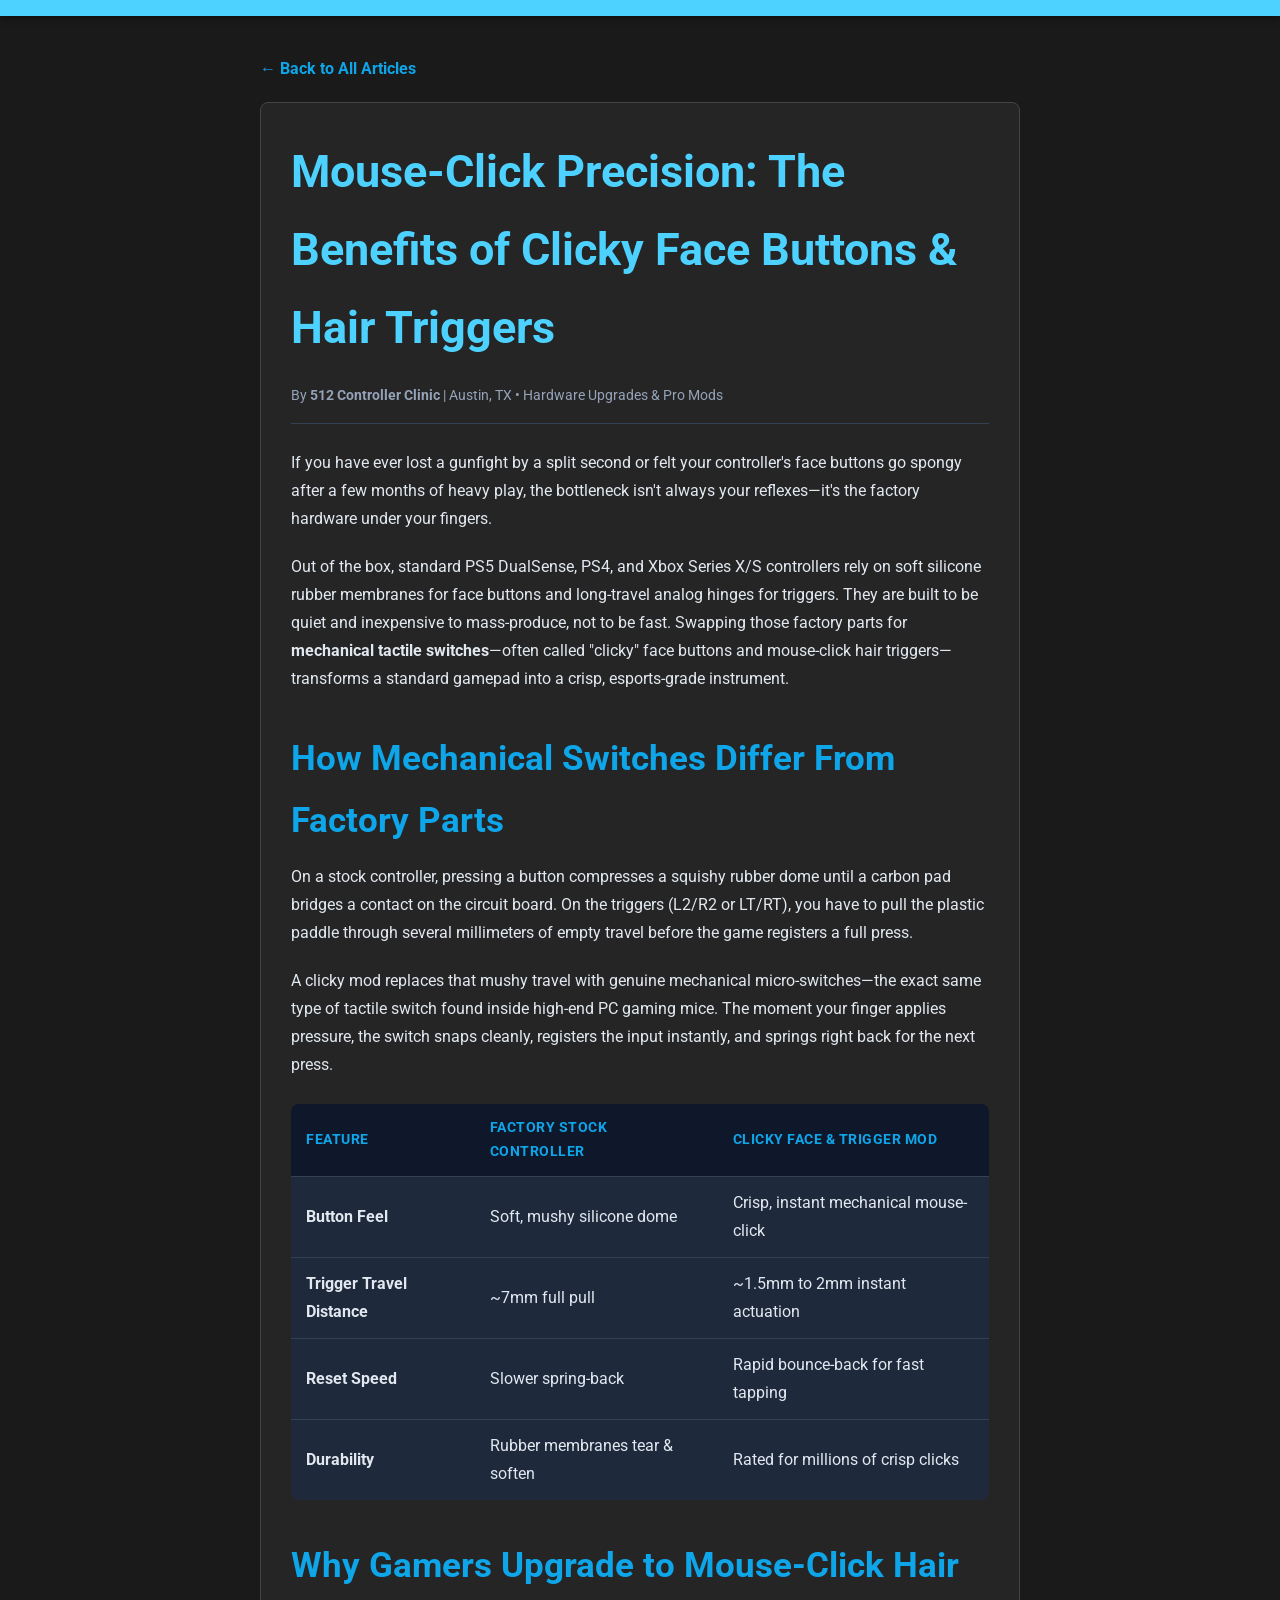
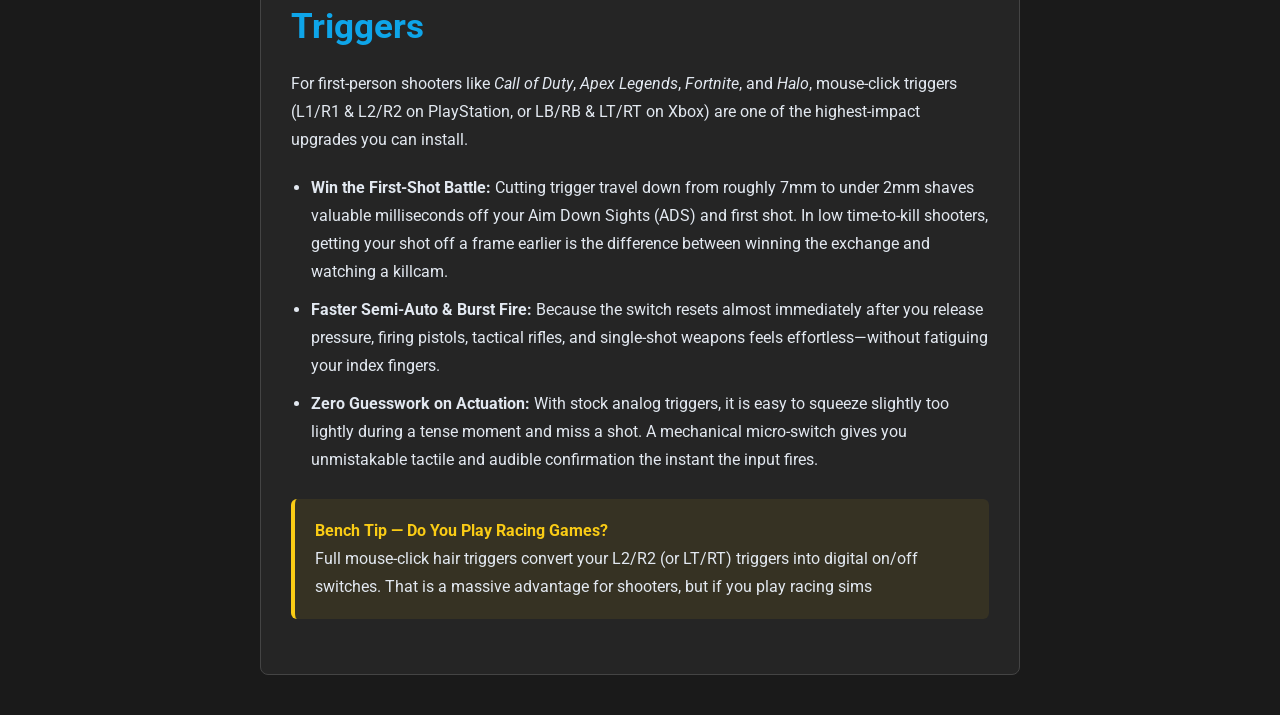
==== article-clicky.html @ 270e1be9 "Add article on benefits of clicky buttons and triggers This HTML file outlines the benefits of click" ====
<!DOCTYPE html>
<html lang="en">
<head>
<meta charset="UTF-8">
<meta name="viewport" content="width=device-width, initial-scale=1.0">
<title>Benefits of Clicky Face Buttons & Mouse-Click Triggers - 512 Controller Clinic</title>
<link rel="stylesheet" href="style.css">
<link rel="icon" type="image/png" href="images/favicon.png">
<meta name="description" content="Discover how mechanical clicky face buttons and mouse-click hair triggers reduce input lag, speed up reaction times, and outlast factory silicone membranes. Installed in Austin, TX by 512 Controller Clinic.">
<meta property="og:title" content="Mouse-Click Precision: The Benefits of Clicky Face Buttons & Triggers">
<meta property="og:image" content="https://512controllerclinic.com/images/logo.png">
<!-- Google Analytics -->
<script async src="https://www.googletagmanager.com/gtag/js?id=G-VP623EZ7RT"></script>
<script>
     window.dataLayer = window.dataLayer || [];
     function gtag(){dataLayer.push(arguments);}
     gtag('js', new Date());
     gtag('config', 'G-VP623EZ7RT');
</script>
<style>
       .article-container {
           max-width: 820px;
           margin: 0 auto;
       }
       .article-meta {
           color: #94a3b8;
           font-size: 0.9rem;
           margin-bottom: 25px;
           border-bottom: 1px solid #334155;
           padding-bottom: 15px;
       }
       .article-body {
           line-height: 1.75;
           color: #e2e8f0;
       }
       .article-body h2 {
           color: #0ea5e9;
           margin-top: 35px;
           margin-bottom: 12px;
           text-align: left;
       }
       .article-body h3 {
           color: #4ade80;
           margin-top: 24px;
           margin-bottom: 8px;
       }
       .article-body ul {
           margin: 15px 0 20px 20px;
       }
       .article-body li {
           margin-bottom: 10px;
       }
       .callout-box {
           background: rgba(14, 165, 233, 0.1);
           border-left: 4px solid #0ea5e9;
           padding: 18px 20px;
           border-radius: 6px;
           margin: 25px 0;
       }
       .callout-warning {
           background: rgba(250, 204, 21, 0.08);
           border-left: 4px solid #facc15;
           padding: 18px 20px;
           border-radius: 6px;
           margin: 25px 0;
       }
       .comparison-table {
           width: 100%;
           border-collapse: collapse;
           margin: 25px 0;
           background: #1e293b;
           border-radius: 8px;
           overflow: hidden;
       }
       .comparison-table th, .comparison-table td {
           padding: 12px 15px;
           text-align: left;
           border-bottom: 1px solid #334155;
       }
       .comparison-table th {
           background: #0f172a;
           color: #0ea5e9;
           text-transform: uppercase;
           font-size: 0.85rem;
           letter-spacing: 0.5px;
       }
       .comparison-table tr:last-child td {
           border-bottom: none;
       }
</style>
</head>
<body>
<header id="site-header"></header>
<main>
<div class="container article-container">
<p><a href="articles.html" style="color: #0ea5e9; text-decoration: none; font-weight: bold;">&larr; Back to All Articles</a></p>
<article class="content-box article-body">
<h1>Mouse-Click Precision: The Benefits of Clicky Face Buttons &amp; Hair Triggers</h1>
<div class="article-meta">
                   By <strong>512 Controller Clinic</strong> | Austin, TX &bull; Hardware Upgrades &amp; Pro Mods
</div>
<p>
                   If you have ever lost a gunfight by a split second or felt your controller's face buttons go spongy after a few months of heavy play, the bottleneck isn't always your reflexes—it's the factory hardware under your fingers.
</p>
<p>
                   Out of the box, standard PS5 DualSense, PS4, and Xbox Series X/S controllers rely on soft silicone rubber membranes for face buttons and long-travel analog hinges for triggers. They are built to be quiet and inexpensive to mass-produce, not to be fast. Swapping those factory parts for <strong>mechanical tactile switches</strong>—often called "clicky" face buttons and mouse-click hair triggers—transforms a standard gamepad into a crisp, esports-grade instrument.
</p>
<h2>How Mechanical Switches Differ From Factory Parts</h2>
<p>
                   On a stock controller, pressing a button compresses a squishy rubber dome until a carbon pad bridges a contact on the circuit board. On the triggers (L2/R2 or LT/RT), you have to pull the plastic paddle through several millimeters of empty travel before the game registers a full press.
</p>
<p>
                   A clicky mod replaces that mushy travel with genuine mechanical micro-switches—the exact same type of tactile switch found inside high-end PC gaming mice. The moment your finger applies pressure, the switch snaps cleanly, registers the input instantly, and springs right back for the next press.
</p>
<table class="comparison-table">
<thead>
<tr>
<th>Feature</th>
<th>Factory Stock Controller</th>
<th>Clicky Face &amp; Trigger Mod</th>
</tr>
</thead>
<tbody>
<tr>
<td><strong>Button Feel</strong></td>
<td>Soft, mushy silicone dome</td>
<td>Crisp, instant mechanical mouse-click</td>
</tr>
<tr>
<td><strong>Trigger Travel Distance</strong></td>
<td>~7mm full pull</td>
<td>~1.5mm to 2mm instant actuation</td>
</tr>
<tr>
<td><strong>Reset Speed</strong></td>
<td>Slower spring-back</td>
<td>Rapid bounce-back for fast tapping</td>
</tr>
<tr>
<td><strong>Durability</strong></td>
<td>Rubber membranes tear &amp; soften</td>
<td>Rated for millions of crisp clicks</td>
</tr>
</tbody>
</table>
<h2>Why Gamers Upgrade to Mouse-Click Hair Triggers</h2>
<p>
                   For first-person shooters like <em>Call of Duty</em>, <em>Apex Legends</em>, <em>Fortnite</em>, and <em>Halo</em>, mouse-click triggers (L1/R1 &amp; L2/R2 on PlayStation, or LB/RB &amp; LT/RT on Xbox) are one of the highest-impact upgrades you can install.
</p>
<ul>
<li><strong>Win the First-Shot Battle:</strong> Cutting trigger travel down from roughly 7mm to under 2mm shaves valuable milliseconds off your Aim Down Sights (ADS) and first shot. In low time-to-kill shooters, getting your shot off a frame earlier is the difference between winning the exchange and watching a killcam.</li>
<li><strong>Faster Semi-Auto &amp; Burst Fire:</strong> Because the switch resets almost immediately after you release pressure, firing pistols, tactical rifles, and single-shot weapons feels effortless—without fatiguing your index fingers.</li>
<li><strong>Zero Guesswork on Actuation:</strong> With stock analog triggers, it is easy to squeeze slightly too lightly during a tense moment and miss a shot. A mechanical micro-switch gives you unmistakable tactile and audible confirmation the instant the input fires.</li>
</ul>
<div class="callout-warning">
<strong style="color: #facc15;">Bench Tip — Do You Play Racing Games?</strong><br>
                   Full mouse-click hair triggers convert your L2/R2 (or LT/RT) triggers into digital on/off switches. That is a massive advantage for shooters, but if you play racing sims
---- style.css ----
/* Import Google Font */
@import url('https://fonts.googleapis.com/css2?family=Roboto:wght@400;700&display=swap');
/* =========================================
  1. GLOBAL VARIABLES & RESET
  ========================================= */
:root {
   --bg-color: #1a1a1a;       /* Dark Grey Background */
   --card-bg: #252525;        /* Slightly lighter for cards/forms */
   --text-color: #f0f0f0;     /* Off-white text */
   /* Lighter/Brighter Electric Blue (Your Brand Color) */
   --neon-blue: #4dd2ff;      
   --gold-warning: #ffd700;   /* Rush Service Warnings */
   --red-danger: #ff4444;     /* DIY Disclaimers */
}
* {
   box-sizing: border-box;
   margin: 0;
   padding: 0;
}
body {
   font-family: 'Roboto', 'Helvetica', 'Arial', sans-serif;
   background-color: var(--bg-color);
   color: var(--text-color);
   line-height: 1.6;
   display: flex;
   flex-direction: column;
   min-height: 100vh;
}
.container {
   max-width: 1100px;
   margin: 0 auto;
   padding: 0 30px;
}
/* =========================================
  2. TYPOGRAPHY
  ========================================= */
h1, h2, h3, h4 {
   color: var(--neon-blue);
   margin-bottom: 15px;
}
h1 { font-size: 2.8rem; }
h2 { font-size: 2.2rem; text-align: center; margin-bottom: 40px; }
h3 { font-size: 1.5rem; }
p { margin-bottom: 20px; }
/* =========================================
  3. HEADER & NAVIGATION
  ========================================= */
header {
   background-color: var(--neon-blue);
   padding: 0.5rem 0;
   position: sticky;
   top: 0;
   z-index: 1000;
   box-shadow: 0 2px 10px rgba(0,0,0,0.5);
}
header .container {
   display: flex;
   justify-content: space-between;
   align-items: center;
   position: relative;
}
header .logo img {
   max-height: 50px;
   vertical-align: middle;
}
/* --- Hamburger Menu Styling --- */
.menu-toggle {
   display: block; /* Always visible */
   font-size: 2rem;
   cursor: pointer;
   color: #1a1a1a; /* Dark color for contrast on blue header */
   margin-left: auto; /* Pushes button to far right */
   padding: 0 10px;
}
/* The actual menu container (Hidden by default) */
nav {
   position: absolute;
   top: 100%; /* Pushes it directly below the header */
   /* Alignment & Width Settings */
   right: 0;
   left: auto;
   width: 250px; /* Fixed width so it doesn't span full screen */
   background-color: var(--card-bg);
   box-shadow: 0 4px 8px rgba(0, 0, 0, 0.5);
   z-index: 1000;
   display: none; /* Javascript toggles this to 'flex' */
   flex-direction: column;
   padding: 10px 0;
   border-top: 1px solid #1a1a1a;
   border-radius: 0 0 0 8px;
}
/* This class is added by the JavaScript to show the menu */
nav.open {
   display: flex;
}
header nav ul {
   list-style: none;
   display: flex;
   flex-direction: column;
   width: 100%;
   padding: 0;
   text-align: right; /* Text aligns to right */
}
header nav li {
   margin: 0;
   border-bottom: 1px solid #333;
}
header nav li:last-child {
   border-bottom: none;
}
header nav a {
   display: block;
   text-decoration: none;
   color: #fff;
   font-weight: bold;
   font-size: 1.2rem;
   padding: 15px 30px;
   transition: all 0.2s ease-in-out;
}
header nav a:hover, header nav a.active {
   color: var(--neon-blue);
   background-color: rgba(255,255,255,0.05);
}
/* =========================================
  4. BUTTONS
  ========================================= */
.btn {
   display: inline-block;
   padding: 14px 28px;
   background-color: var(--neon-blue);
   /* White Text with Shadow */
   color: #ffffff;
   text-shadow: 0 1px 2px rgba(0,0,0,0.3);
   text-decoration: none;
   border: none;
   border-radius: 5px;
   font-weight: bold;
   font-size: 1.1rem;
   cursor: pointer;
   transition: all 0.3s ease;
}
.btn:hover {
   background-color: #33b5e5;
   transform: translateY(-2px);
}
.btn-secondary {
   background-color: transparent;
   color: #fff;
   border: 2px solid #fff;
   text-shadow: none;
}
.btn-secondary:hover {
   background-color: #fff;
   color: #1a1a1a;
}
.btn-group {
   display: flex;
   gap: 15px;
   justify-content: center;
   margin-top: 20px;
}
.center-btn-wrap {
   text-align: center;
   margin-top: 40px;
}
/* =========================================
  5. SECTIONS & LAYOUT
  ========================================= */
main {
   padding: 40px 0;
}
/* Hero Section */

.hero {

    /* Changed from the black gradient to your standard Dark Grey */

    background-color: var(--card-bg); 

    text-align: center;

    padding: 80px 30px;

    border-radius: 8px;

    /* Added a border to match the look of your other cards */

    border: 1px solid #444; 

    margin-bottom: 40px;

}

.hero h1 {

    font-size: 3.5rem;

    margin-bottom: 10px;

    /* Updated shadow to be subtle instead of black */

    text-shadow: 0 0 10px rgba(77, 210, 255, 0.2); 

}

.hero p {

    font-size: 1.3rem;

    color: #ccc;

    margin-bottom: 30px;

}
 
/* Cards Grid (Services, Why Us) */
.section-cards {
   display: flex;
   flex-wrap: wrap;
   justify-content: center;
   gap: 25px;
   margin-top: 30px;
}
.card {
   background-color: var(--card-bg);
   padding: 25px;
   border-radius: 8px;
   border: 1px solid #444;
   /* NEW LAYOUT RULES: */
   flex: 1 1 300px;  /* Starts at 300px, can shrink or grow... */
   max-width: 800px; /* ...but NEVER wider than 400px */
   width: 100%;      /* Ensures it fills space up to the max-width on mobile */
   text-align: center;
}
.card h3 {
   border-bottom: 2px solid var(--neon-blue);
   padding-bottom: 10px;
   display: inline-block;
}
.card ul {
   list-style: none;
   padding: 0;
   text-align: left;
   margin-top: 15px;
}
.card ul li {
   padding: 5px 0;
   border-bottom: 1px solid #333;
}
/* Content Box (Warranty, Contact, DIY) */
.content-box {
   background-color: var(--card-bg);
   padding: 30px;
   border-radius: 8px;
   border: 1px solid #444;
}
.content-box blockquote {
   font-size: 1.2rem;
   font-style: italic;
   padding-left: 20px;
   border-left: 4px solid var(--neon-blue);
   margin: 20px 0;
   color: #ccc;
}
/* =========================================
  6. GALLERY STYLES
  ========================================= */
.gallery-grid {
   display: grid;
   grid-template-columns: repeat(auto-fit, minmax(300px, 1fr));
   gap: 20px;
}
.gallery-item {
   background-color: #333;
   border: 1px solid #555;
   border-radius: 8px;
   overflow: hidden;
   text-align: center;
}
.gallery-item img {
   width: 100%;
   height: 250px;
   object-fit: cover;
   display: block;
}
.gallery-item p {
   padding: 15px;
   margin-bottom: 0;
   color: #ccc;
   font-style: italic;
}
/* =========================================
  7. REVIEWS STYLES (Fixed Size Tiles)
  ========================================= */
.review-grid {
   display: grid;
   grid-template-columns: repeat(auto-fill, minmax(300px, 1fr));
   gap: 25px;
   margin-bottom: 50px;
}
.review-card {
   background-color: var(--card-bg);
   padding: 30px;
   border-radius: 8px;
   border: 1px solid #444;
   display: flex;
   flex-direction: column;
   justify-content: space-between;
   height: 350px; /* Fixed initial height */
   transition: height 0.3s ease;
}
.review-text-container {
   flex-grow: 1;
   overflow: hidden;
   margin-bottom: 15px;
   position: relative;
}
.review-quote {
   font-size: 1.1rem;
   font-style: italic;
   color: #f5f5f5;
   margin: 0;
   display: -webkit-box;
   -webkit-line-clamp: 6; /* Limits lines */
   -webkit-box-orient: vertical;
   overflow: hidden;
}
/* Expanded state for Read More */
.review-card.expanded {
   height: auto;
   min-height: 350px;
}
.review-card.expanded .review-quote {
   -webkit-line-clamp: unset;
   overflow: visible;
}
.read-more-btn {
   background: none;
   border: none;
   color: var(--neon-blue);
   cursor: pointer;
   font-size: 0.9rem;
   padding: 0;
   margin-top: 5px;
   text-decoration: underline;
   display: none; /* Hidden by default, JS enables it */
}
.review-author {
   margin-top: auto;
   border-top: 1px solid #444;
   padding-top: 15px;
}
/* =========================================
  8. FORMS (Request Service)
  ========================================= */
.form-container {
   max-width: 800px;
   margin: 0 auto;
   background-color: var(--card-bg);
   padding: 30px;
   border-radius: 8px;
}
.form-group { margin-bottom: 20px; }
.form-group label {
   display: block;
   font-weight: bold;
   margin-bottom: 8px;
   color: var(--neon-blue);
}
.form-group input[type="text"],
.form-group input[type="email"],
.form-group select,
.form-group textarea {
   width: 100%;
   padding: 12px;
   border: 1px solid #555;
   background-color: #333;
   color: #f5f5f5;
   border-radius: 5px;
   font-size: 1rem;
   font-family: inherit;
}
.form-group textarea {
   min-height: 150px;
   resize: vertical;
}
.form-group .radio-group label {
   font-weight: normal;
   display: block;
   margin-bottom: 8px;
   color: #f5f5f5;
}
.form-group .radio-group input {
   margin-right: 10px;
   accent-color: var(--neon-blue);
}
.form-group button {
   width: 100%;
   font-size: 1.2rem;
}
/* =========================================
  9. FOOTER
  ========================================= */
footer {
   text-align: center;
   padding: 40px 20px;
   margin-top: auto;
   background-color: #252525;
   border-top: 2px solid #444;
   color: #aaa;
}
footer p { margin: 5px 0; }
footer a {
   color: #a0e8ff;
   text-decoration: underline;
   transition: color 0.2s ease-in-out;
}
footer a:hover { color: #f5f5f5; }
.social-icons {
   text-align: center;
   margin-top: 15px;
}
.social-icons a { margin: 0 10px; }
.social-icons img {
   width: 32px;
   height: 32px;
   opacity: 0.7;
   transition: opacity 0.2s ease-in-out;
}
.social-icons img:hover { opacity: 1; }
/* =========================================
  10. FLOATING TEXT BUTTON
  ========================================= */
.floating-text-btn {
   position: fixed;
   bottom: 20px;
   right: 20px;
   /* BACKGROUND IS NOW BRIGHT BLUE */
   background-color: #4dd2ff;
   /* TEXT IS NOW BLACK */
   color: #000000;
   padding: 12px 24px;
   border-radius: 50px;
   font-weight: bold;
   font-size: 1.1rem;
   text-decoration: none;
   box-shadow: 0 4px 15px rgba(0,0,0,0.5);
   z-index: 2000;
   transition: transform 0.3s ease, background-color 0.3s ease;
   display: flex;
   align-items: center;
   gap: 8px;
}
.floating-text-btn:hover {
   transform: translateY(-3px);
   /* On hover, turns White with Blue text */
   background-color: #ffffff;
   color: #4dd2ff;
}
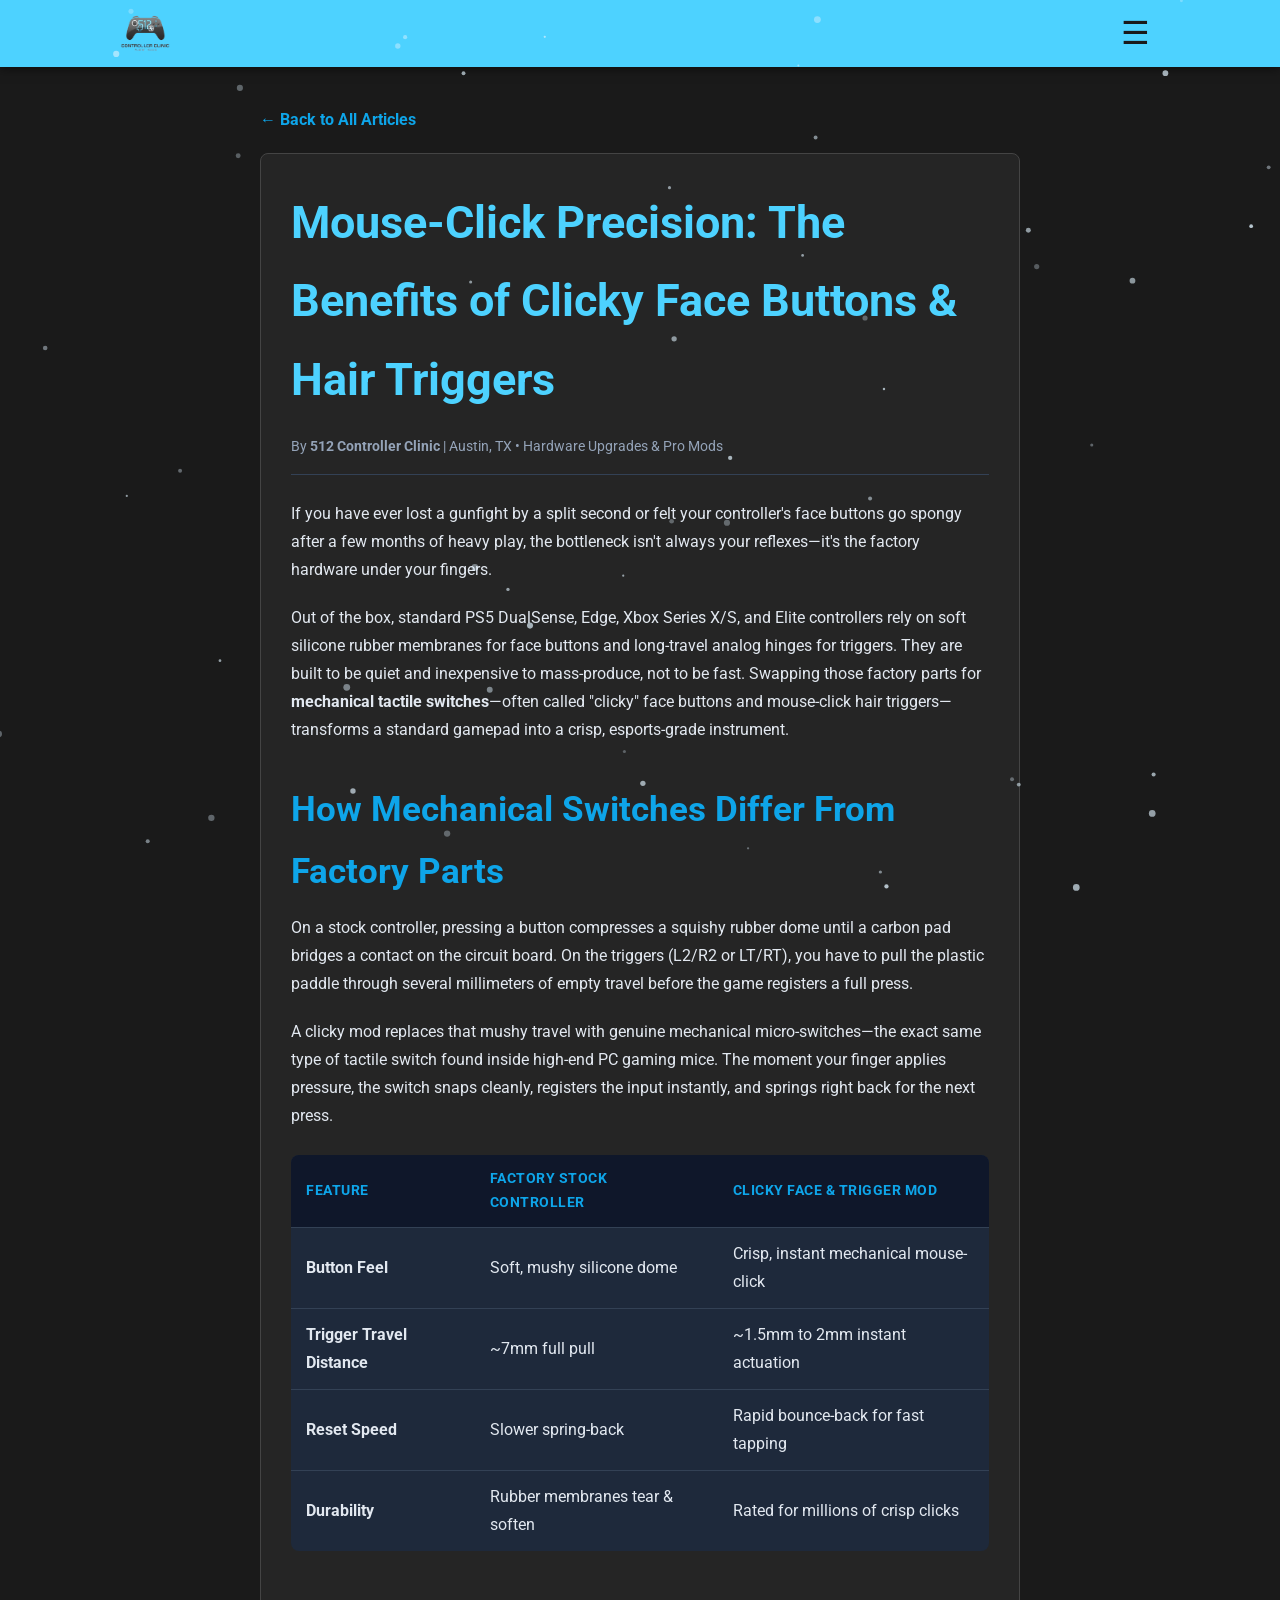
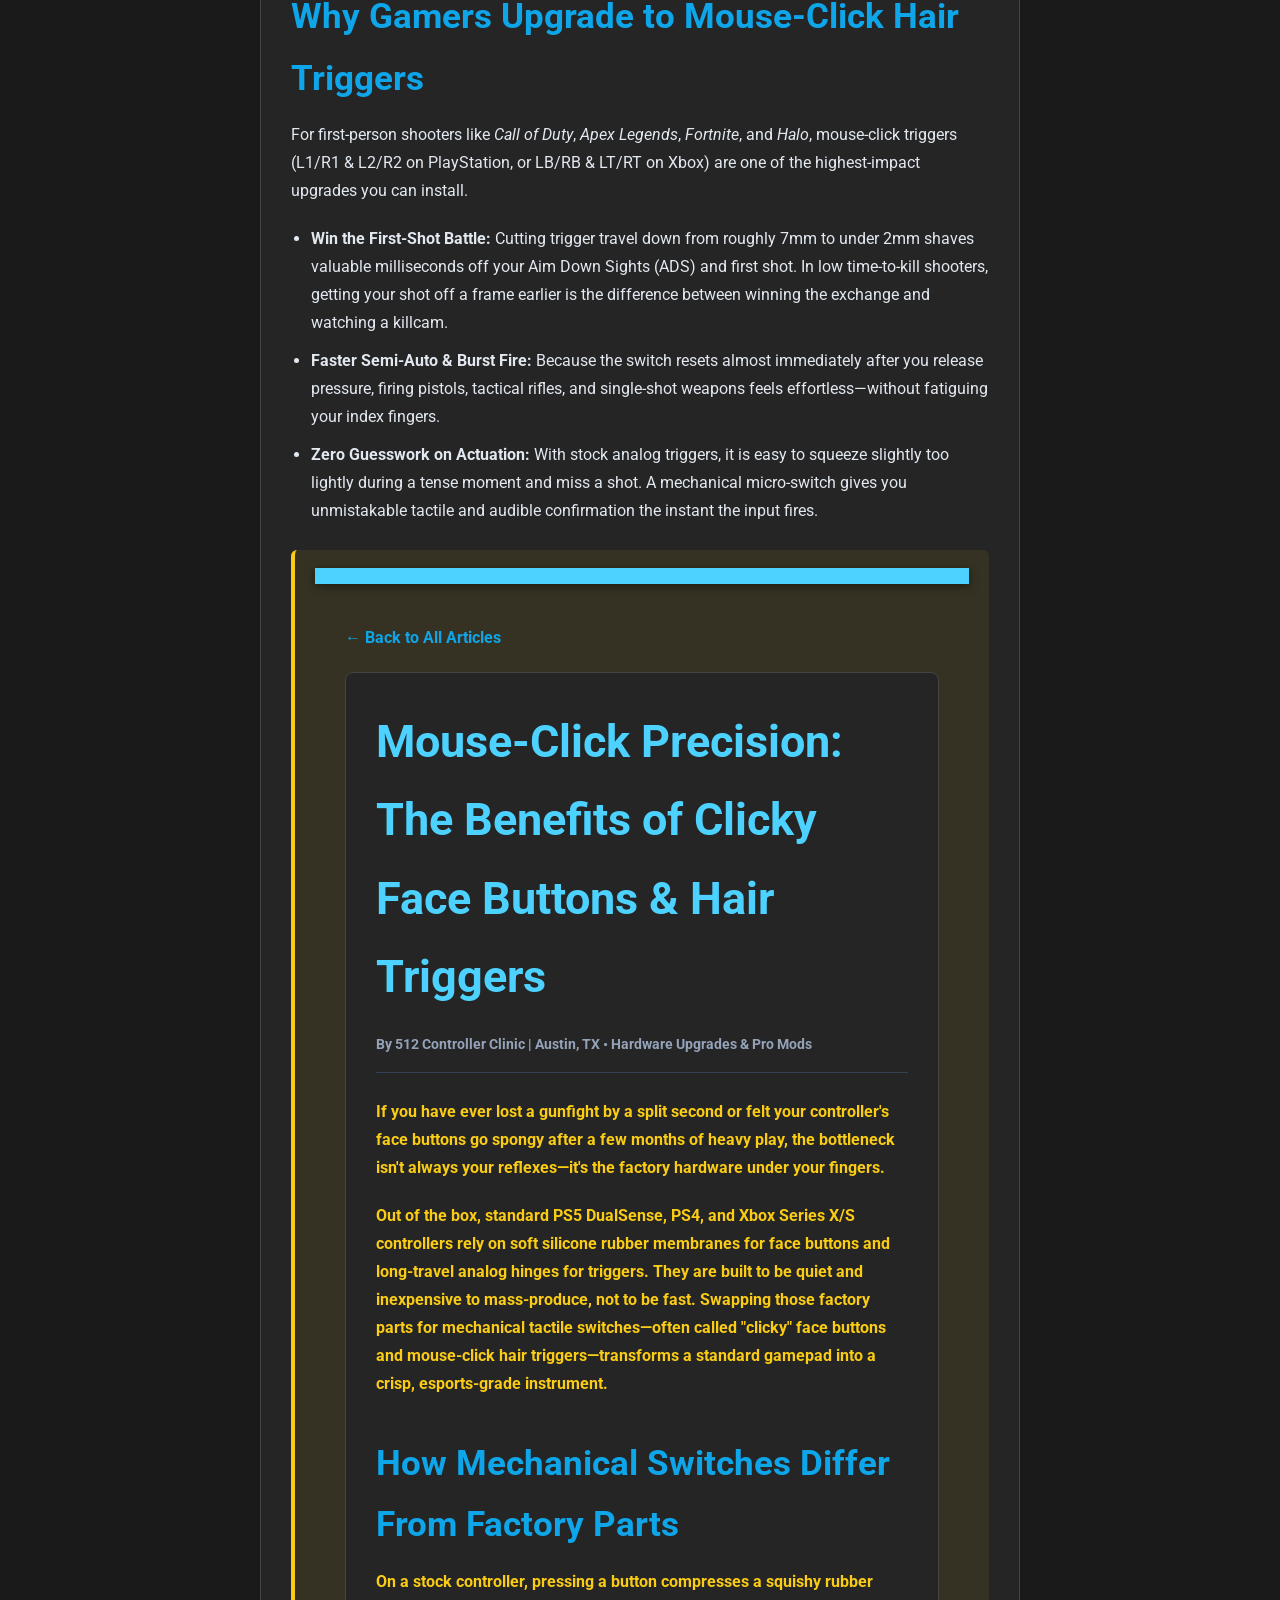
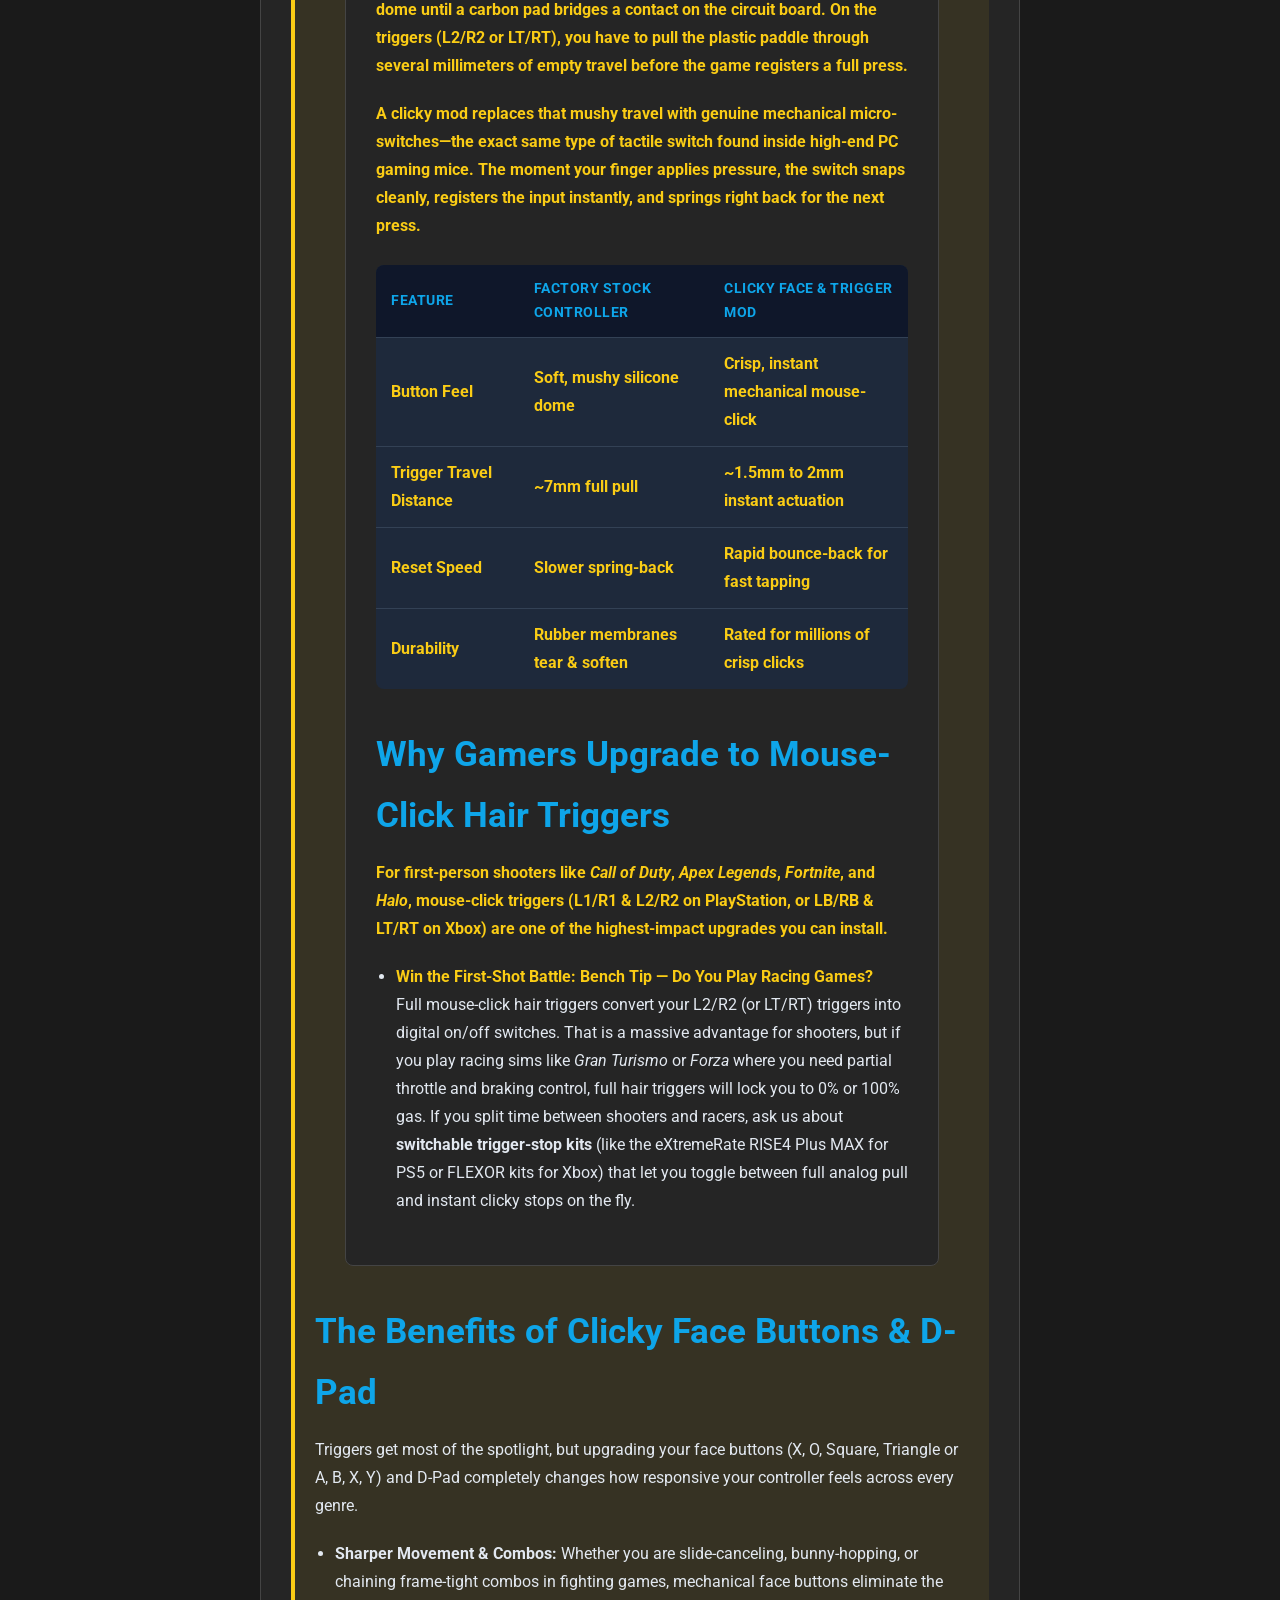
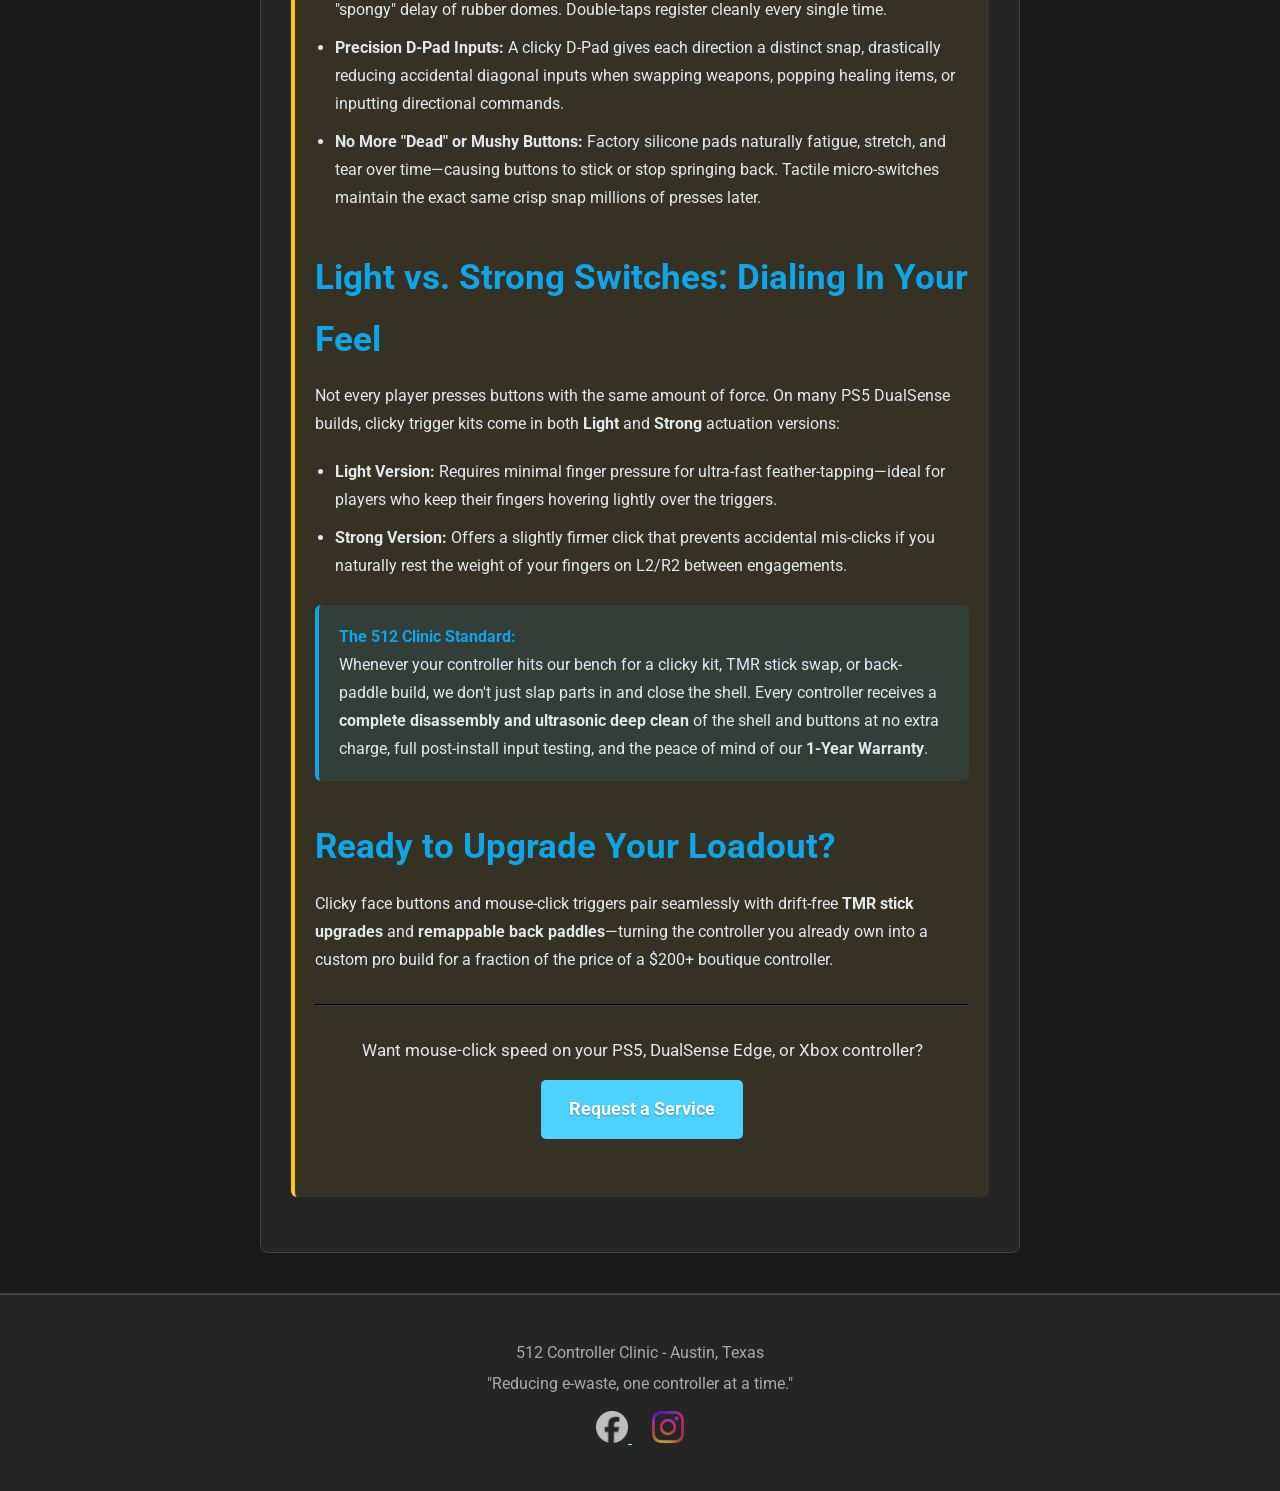
==== commit 370816eb: "Update controller descriptions and HTML structure" ====
--- a/article-clicky.html
+++ b/article-clicky.html
@@ -103,7 +103,7 @@
                    If you have ever lost a gunfight by a split second or felt your controller's face buttons go spongy after a few months of heavy play, the bottleneck isn't always your reflexes—it's the factory hardware under your fingers.
 </p>
 <p>
-                   Out of the box, standard PS5 DualSense, PS4, and Xbox Series X/S controllers rely on soft silicone rubber membranes for face buttons and long-travel analog hinges for triggers. They are built to be quiet and inexpensive to mass-produce, not to be fast. Swapping those factory parts for <strong>mechanical tactile switches</strong>—often called "clicky" face buttons and mouse-click hair triggers—transforms a standard gamepad into a crisp, esports-grade instrument.
+                   Out of the box, standard PS5 DualSense, Edge, Xbox Series X/S, and Elite controllers rely on soft silicone rubber membranes for face buttons and long-travel analog hinges for triggers. They are built to be quiet and inexpensive to mass-produce, not to be fast. Swapping those factory parts for <strong>mechanical tactile switches</strong>—often called "clicky" face buttons and mouse-click hair triggers—transforms a standard gamepad into a crisp, esports-grade instrument.
 </p>
 <h2>How Mechanical Switches Differ From Factory Parts</h2>
 <p>
@@ -153,5 +153,296 @@
 <li><strong>Zero Guesswork on Actuation:</strong> With stock analog triggers, it is easy to squeeze slightly too lightly during a tense moment and miss a shot. A mechanical micro-switch gives you unmistakable tactile and audible confirmation the instant the input fires.</li>
 </ul>
 <div class="callout-warning">
-<strong style="color: #facc15;">Bench Tip — Do You Play Racing Games?</strong><br>
-                   Full mouse-click hair triggers convert your L2/R2 (or LT/RT) triggers into digital on/off switches. That is a massive advantage for shooters, but if you play racing sims
+<strong style="color: #facc15;"><!DOCTYPE html>
+<html lang="en">
+<head>
+<meta charset="UTF-8">
+<meta name="viewport" content="width=device-width, initial-scale=1.0">
+<title>Benefits of Clicky Face Buttons & Mouse-Click Triggers - 512 Controller Clinic</title>
+<link rel="stylesheet" href="style.css">
+<link rel="icon" type="image/png" href="images/favicon.png">
+<meta name="description" content="Discover how mechanical clicky face buttons and mouse-click hair triggers reduce input lag, speed up reaction times, and outlast factory silicone membranes. Installed in Austin, TX by 512 Controller Clinic.">
+<meta property="og:title" content="Mouse-Click Precision: The Benefits of Clicky Face Buttons & Triggers">
+<meta property="og:image" content="https://512controllerclinic.com/images/logo.png">
+<!-- Google Analytics -->
+<script async src="https://www.googletagmanager.com/gtag/js?id=G-VP623EZ7RT"></script>
+<script>
+
+      window.dataLayer = window.dataLayer || [];
+
+      function gtag(){dataLayer.push(arguments);}
+
+      gtag('js', new Date());
+
+      gtag('config', 'G-VP623EZ7RT');
+</script>
+<style>
+
+        .article-container {
+
+            max-width: 820px;
+
+            margin: 0 auto;
+
+        }
+
+        .article-meta {
+
+            color: #94a3b8;
+
+            font-size: 0.9rem;
+
+            margin-bottom: 25px;
+
+            border-bottom: 1px solid #334155;
+
+            padding-bottom: 15px;
+
+        }
+
+        .article-body {
+
+            line-height: 1.75;
+
+            color: #e2e8f0;
+
+        }
+
+        .article-body h2 {
+
+            color: #0ea5e9;
+
+            margin-top: 35px;
+
+            margin-bottom: 12px;
+
+            text-align: left;
+
+        }
+
+        .article-body h3 {
+
+            color: #4ade80;
+
+            margin-top: 24px;
+
+            margin-bottom: 8px;
+
+        }
+
+        .article-body ul {
+
+            margin: 15px 0 20px 20px;
+
+        }
+
+        .article-body li {
+
+            margin-bottom: 10px;
+
+        }
+
+        .callout-box {
+
+            background: rgba(14, 165, 233, 0.1);
+
+            border-left: 4px solid #0ea5e9;
+
+            padding: 18px 20px;
+
+            border-radius: 6px;
+
+            margin: 25px 0;
+
+        }
+
+        .callout-warning {
+
+            background: rgba(250, 204, 21, 0.08);
+
+            border-left: 4px solid #facc15;
+
+            padding: 18px 20px;
+
+            border-radius: 6px;
+
+            margin: 25px 0;
+
+        }
+
+        .comparison-table {
+
+            width: 100%;
+
+            border-collapse: collapse;
+
+            margin: 25px 0;
+
+            background: #1e293b;
+
+            border-radius: 8px;
+
+            overflow: hidden;
+
+        }
+
+        .comparison-table th, .comparison-table td {
+
+            padding: 12px 15px;
+
+            text-align: left;
+
+            border-bottom: 1px solid #334155;
+
+        }
+
+        .comparison-table th {
+
+            background: #0f172a;
+
+            color: #0ea5e9;
+
+            text-transform: uppercase;
+
+            font-size: 0.85rem;
+
+            letter-spacing: 0.5px;
+
+        }
+
+        .comparison-table tr:last-child td {
+
+            border-bottom: none;
+
+        }
+</style>
+</head>
+<body>
+<header id="site-header"></header>
+<main>
+<div class="container article-container">
+<p><a href="articles.html" style="color: #0ea5e9; text-decoration: none; font-weight: bold;">&larr; Back to All Articles</a></p>
+<article class="content-box article-body">
+<h1>Mouse-Click Precision: The Benefits of Clicky Face Buttons &amp; Hair Triggers</h1>
+<div class="article-meta">
+
+                    By <strong>512 Controller Clinic</strong> | Austin, TX &bull; Hardware Upgrades &amp; Pro Mods
+</div>
+<p>
+
+                    If you have ever lost a gunfight by a split second or felt your controller's face buttons go spongy after a few months of heavy play, the bottleneck isn't always your reflexes—it's the factory hardware under your fingers.
+</p>
+<p>
+
+                    Out of the box, standard PS5 DualSense, PS4, and Xbox Series X/S controllers rely on soft silicone rubber membranes for face buttons and long-travel analog hinges for triggers. They are built to be quiet and inexpensive to mass-produce, not to be fast. Swapping those factory parts for <strong>mechanical tactile switches</strong>—often called "clicky" face buttons and mouse-click hair triggers—transforms a standard gamepad into a crisp, esports-grade instrument.
+</p>
+<h2>How Mechanical Switches Differ From Factory Parts</h2>
+<p>
+
+                    On a stock controller, pressing a button compresses a squishy rubber dome until a carbon pad bridges a contact on the circuit board. On the triggers (L2/R2 or LT/RT), you have to pull the plastic paddle through several millimeters of empty travel before the game registers a full press.
+</p>
+<p>
+
+                    A clicky mod replaces that mushy travel with genuine mechanical micro-switches—the exact same type of tactile switch found inside high-end PC gaming mice. The moment your finger applies pressure, the switch snaps cleanly, registers the input instantly, and springs right back for the next press.
+</p>
+<table class="comparison-table">
+<thead>
+<tr>
+<th>Feature</th>
+<th>Factory Stock Controller</th>
+<th>Clicky Face &amp; Trigger Mod</th>
+</tr>
+</thead>
+<tbody>
+<tr>
+<td><strong>Button Feel</strong></td>
+<td>Soft, mushy silicone dome</td>
+<td>Crisp, instant mechanical mouse-click</td>
+</tr>
+<tr>
+<td><strong>Trigger Travel Distance</strong></td>
+<td>~7mm full pull</td>
+<td>~1.5mm to 2mm instant actuation</td>
+</tr>
+<tr>
+<td><strong>Reset Speed</strong></td>
+<td>Slower spring-back</td>
+<td>Rapid bounce-back for fast tapping</td>
+</tr>
+<tr>
+<td><strong>Durability</strong></td>
+<td>Rubber membranes tear &amp; soften</td>
+<td>Rated for millions of crisp clicks</td>
+</tr>
+</tbody>
+</table>
+<h2>Why Gamers Upgrade to Mouse-Click Hair Triggers</h2>
+<p>
+
+                    For first-person shooters like <em>Call of Duty</em>, <em>Apex Legends</em>, <em>Fortnite</em>, and <em>Halo</em>, mouse-click triggers (L1/R1 &amp; L2/R2 on PlayStation, or LB/RB &amp; LT/RT on Xbox) are one of the highest-impact upgrades you can install.
+</p>
+<ul>
+<li><strong>Win the First-Shot Battle:</strong> 
+
+
+
+Bench Tip — Do You Play Racing Games?</strong><br>
+
+                    Full mouse-click hair triggers convert your L2/R2 (or LT/RT) triggers into digital on/off switches. That is a massive advantage for shooters, but if you play racing sims like <em>Gran Turismo</em> or <em>Forza</em> where you need partial throttle and braking control, full hair triggers will lock you to 0% or 100% gas. If you split time between shooters and racers, ask us about <strong>switchable trigger-stop kits</strong> (like the eXtremeRate RISE4 Plus MAX for PS5 or FLEXOR kits for Xbox) that let you toggle between full analog pull and instant clicky stops on the fly.
+</div>
+<h2>The Benefits of Clicky Face Buttons &amp; D-Pad</h2>
+<p>
+
+                    Triggers get most of the spotlight, but upgrading your face buttons (X, O, Square, Triangle or A, B, X, Y) and D-Pad completely changes how responsive your controller feels across every genre.
+</p>
+<ul>
+<li><strong>Sharper Movement &amp; Combos:</strong> Whether you are slide-canceling, bunny-hopping, or chaining frame-tight combos in fighting games, mechanical face buttons eliminate the "spongy" delay of rubber domes. Double-taps register cleanly every single time.</li>
+<li><strong>Precision D-Pad Inputs:</strong> A clicky D-Pad gives each direction a distinct snap, drastically reducing accidental diagonal inputs when swapping weapons, popping healing items, or inputting directional commands.</li>
+<li><strong>No More "Dead" or Mushy Buttons:</strong> Factory silicone pads naturally fatigue, stretch, and tear over time—causing buttons to stick or stop springing back. Tactile micro-switches maintain the exact same crisp snap millions of presses later.</li>
+</ul>
+<h2>Light vs. Strong Switches: Dialing In Your Feel</h2>
+<p>
+
+                    Not every player presses buttons with the same amount of force. On many PS5 DualSense builds, clicky trigger kits come in both <strong>Light</strong> and <strong>Strong</strong> actuation versions:
+</p>
+<ul>
+<li><strong>Light Version:</strong> Requires minimal finger pressure for ultra-fast feather-tapping—ideal for players who keep their fingers hovering lightly over the triggers.</li>
+<li><strong>Strong Version:</strong> Offers a slightly firmer click that prevents accidental mis-clicks if you naturally rest the weight of your fingers on L2/R2 between engagements.</li>
+</ul>
+<div class="callout-box">
+<strong style="color: #0ea5e9;">The 512 Clinic Standard:</strong><br>
+
+                    Whenever your controller hits our bench for a clicky kit, TMR stick swap, or back-paddle build, we don't just slap parts in and close the shell. Every controller receives a <strong>complete disassembly and ultrasonic deep clean</strong> of the shell and buttons at no extra charge, full post-install input testing, and the peace of mind of our <strong>1-Year Warranty</strong>.
+</div>
+<h2>Ready to Upgrade Your Loadout?</h2>
+<p>
+
+                    Clicky face buttons and mouse-click triggers pair seamlessly with drift-free <strong>TMR stick upgrades</strong> and <strong>remappable back paddles</strong>—turning the controller you already own into a custom pro build for a fraction of the price of a $200+ boutique controller.
+</p>
+<hr style="margin: 30px 0; border-color: #334155;">
+<div style="text-align: center;">
+<p style="font-size: 1.05rem; margin-bottom: 15px;">Want mouse-click speed on your PS5, DualSense Edge, or Xbox controller?</p>
+<a href="request.html" class="btn">Request a Service</a>
+</div>
+</article>
+</div>
+</main>
+<footer>
+<div class="container">
+<p>512 Controller Clinic - Austin, Texas</p>
+<p>"Reducing e-waste, one controller at a time."</p>
+<div class="social-icons">
+<a href="https://www.facebook.com/profile.php?id=61583093071897" target="_blank" rel="noopener noreferrer">
+<img src="images/facebook_logo.png" alt="512 Controller Clinic on Facebook">
+</a>
+<a href="https://www.instagram.com/512controllerclinic" target="_blank" rel="noopener noreferrer">
+<img src="images/instagram_logo.png" alt="512 Controller Clinic on Instagram">
+</a>
+</div>
+</div>
+</footer>
+<script src="nav.js"></script>
+<script src="weather.js"></script>
+</body>
+</html>
+ 
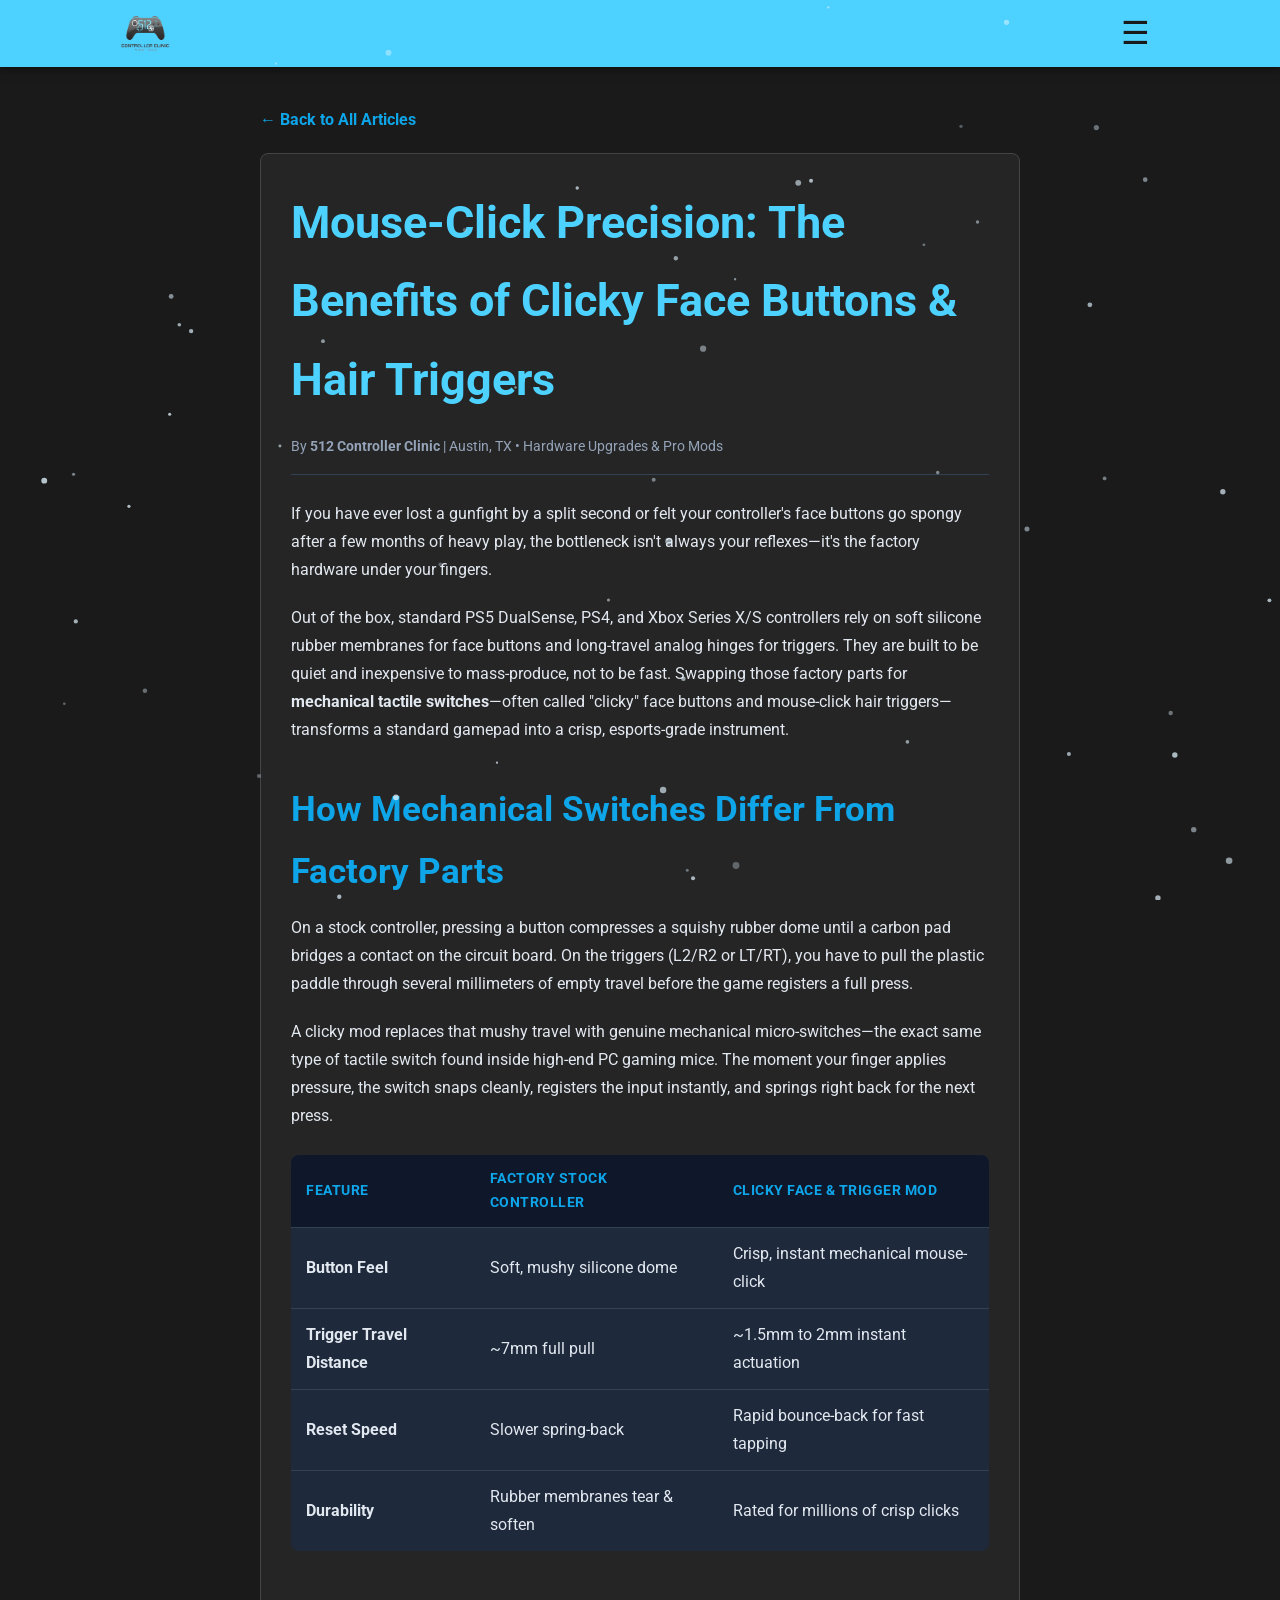
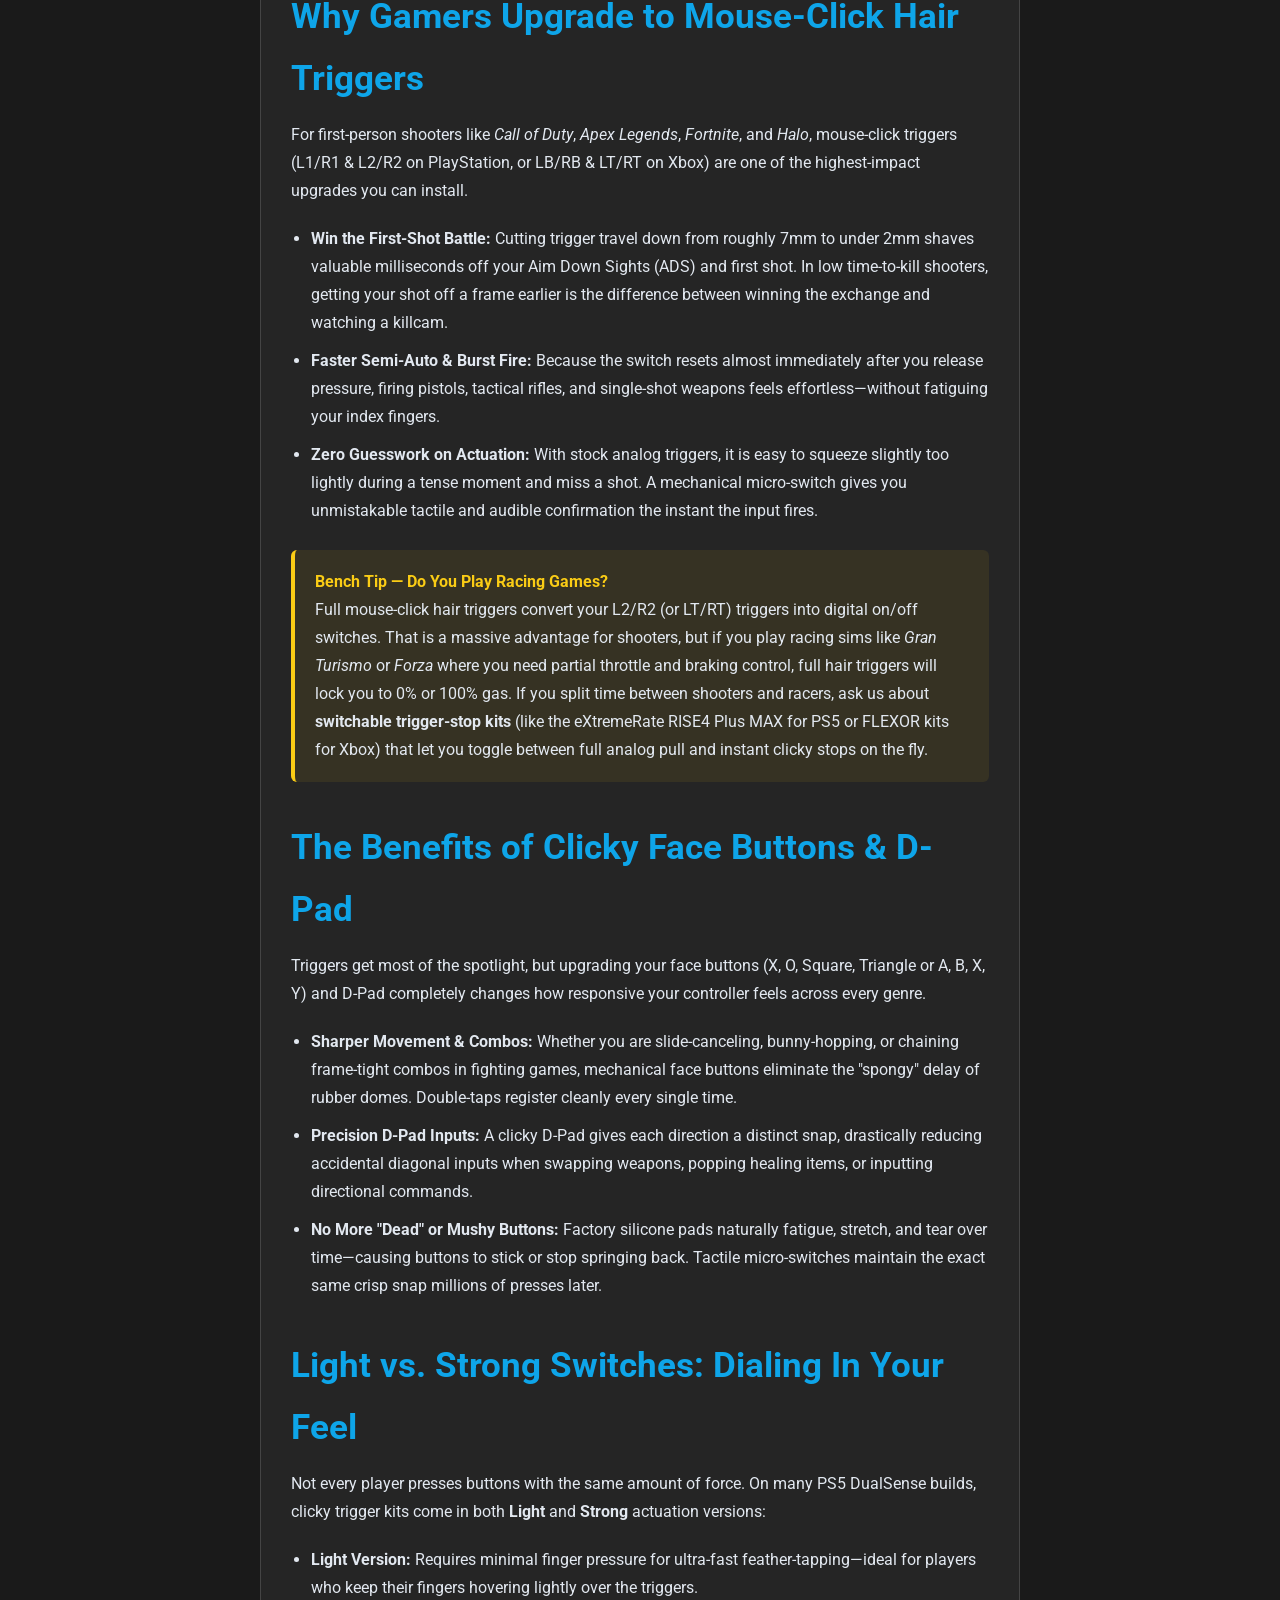
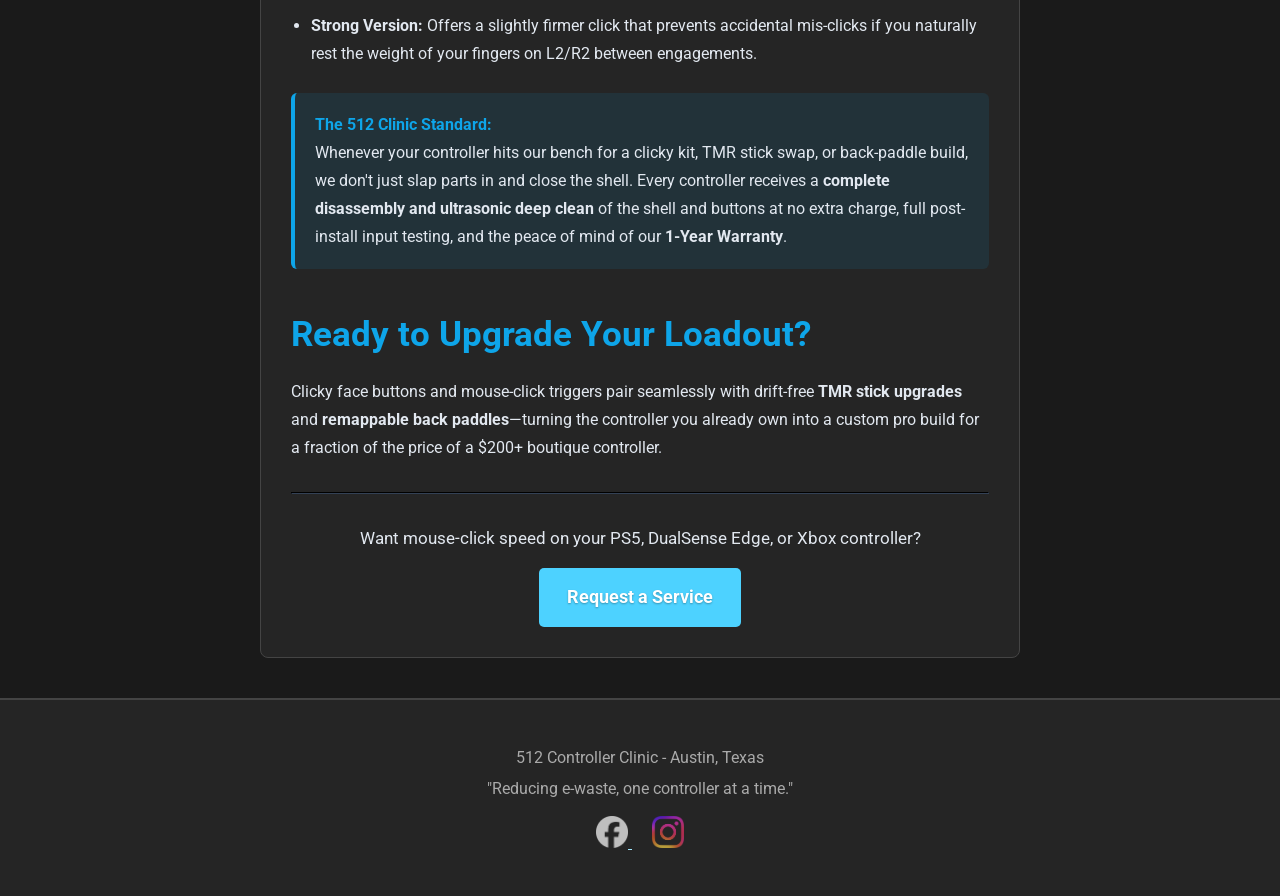
==== commit 25faa12f: "Update controller compatibility in article" ====
--- a/article-clicky.html
+++ b/article-clicky.html
@@ -103,7 +103,7 @@
                    If you have ever lost a gunfight by a split second or felt your controller's face buttons go spongy after a few months of heavy play, the bottleneck isn't always your reflexes—it's the factory hardware under your fingers.
 </p>
 <p>
-                   Out of the box, standard PS5 DualSense, Edge, Xbox Series X/S, and Elite controllers rely on soft silicone rubber membranes for face buttons and long-travel analog hinges for triggers. They are built to be quiet and inexpensive to mass-produce, not to be fast. Swapping those factory parts for <strong>mechanical tactile switches</strong>—often called "clicky" face buttons and mouse-click hair triggers—transforms a standard gamepad into a crisp, esports-grade instrument.
+                   Out of the box, standard PS5 DualSense, PS4, and Xbox Series X/S controllers rely on soft silicone rubber membranes for face buttons and long-travel analog hinges for triggers. They are built to be quiet and inexpensive to mass-produce, not to be fast. Swapping those factory parts for <strong>mechanical tactile switches</strong>—often called "clicky" face buttons and mouse-click hair triggers—transforms a standard gamepad into a crisp, esports-grade instrument.
 </p>
 <h2>How Mechanical Switches Differ From Factory Parts</h2>
 <p>
@@ -153,247 +153,12 @@
 <li><strong>Zero Guesswork on Actuation:</strong> With stock analog triggers, it is easy to squeeze slightly too lightly during a tense moment and miss a shot. A mechanical micro-switch gives you unmistakable tactile and audible confirmation the instant the input fires.</li>
 </ul>
 <div class="callout-warning">
-<strong style="color: #facc15;"><!DOCTYPE html>
-<html lang="en">
-<head>
-<meta charset="UTF-8">
-<meta name="viewport" content="width=device-width, initial-scale=1.0">
-<title>Benefits of Clicky Face Buttons & Mouse-Click Triggers - 512 Controller Clinic</title>
-<link rel="stylesheet" href="style.css">
-<link rel="icon" type="image/png" href="images/favicon.png">
-<meta name="description" content="Discover how mechanical clicky face buttons and mouse-click hair triggers reduce input lag, speed up reaction times, and outlast factory silicone membranes. Installed in Austin, TX by 512 Controller Clinic.">
-<meta property="og:title" content="Mouse-Click Precision: The Benefits of Clicky Face Buttons & Triggers">
-<meta property="og:image" content="https://512controllerclinic.com/images/logo.png">
-<!-- Google Analytics -->
-<script async src="https://www.googletagmanager.com/gtag/js?id=G-VP623EZ7RT"></script>
-<script>
-
-      window.dataLayer = window.dataLayer || [];
-
-      function gtag(){dataLayer.push(arguments);}
-
-      gtag('js', new Date());
-
-      gtag('config', 'G-VP623EZ7RT');
-</script>
-<style>
-
-        .article-container {
-
-            max-width: 820px;
-
-            margin: 0 auto;
-
-        }
-
-        .article-meta {
-
-            color: #94a3b8;
-
-            font-size: 0.9rem;
-
-            margin-bottom: 25px;
-
-            border-bottom: 1px solid #334155;
-
-            padding-bottom: 15px;
-
-        }
-
-        .article-body {
-
-            line-height: 1.75;
-
-            color: #e2e8f0;
-
-        }
-
-        .article-body h2 {
-
-            color: #0ea5e9;
-
-            margin-top: 35px;
-
-            margin-bottom: 12px;
-
-            text-align: left;
-
-        }
-
-        .article-body h3 {
-
-            color: #4ade80;
-
-            margin-top: 24px;
-
-            margin-bottom: 8px;
-
-        }
-
-        .article-body ul {
-
-            margin: 15px 0 20px 20px;
-
-        }
-
-        .article-body li {
-
-            margin-bottom: 10px;
-
-        }
-
-        .callout-box {
-
-            background: rgba(14, 165, 233, 0.1);
-
-            border-left: 4px solid #0ea5e9;
-
-            padding: 18px 20px;
-
-            border-radius: 6px;
-
-            margin: 25px 0;
-
-        }
-
-        .callout-warning {
-
-            background: rgba(250, 204, 21, 0.08);
-
-            border-left: 4px solid #facc15;
-
-            padding: 18px 20px;
-
-            border-radius: 6px;
-
-            margin: 25px 0;
-
-        }
-
-        .comparison-table {
-
-            width: 100%;
-
-            border-collapse: collapse;
-
-            margin: 25px 0;
-
-            background: #1e293b;
-
-            border-radius: 8px;
-
-            overflow: hidden;
-
-        }
-
-        .comparison-table th, .comparison-table td {
-
-            padding: 12px 15px;
-
-            text-align: left;
-
-            border-bottom: 1px solid #334155;
-
-        }
-
-        .comparison-table th {
-
-            background: #0f172a;
-
-            color: #0ea5e9;
-
-            text-transform: uppercase;
-
-            font-size: 0.85rem;
-
-            letter-spacing: 0.5px;
-
-        }
-
-        .comparison-table tr:last-child td {
-
-            border-bottom: none;
-
-        }
-</style>
-</head>
-<body>
-<header id="site-header"></header>
-<main>
-<div class="container article-container">
-<p><a href="articles.html" style="color: #0ea5e9; text-decoration: none; font-weight: bold;">&larr; Back to All Articles</a></p>
-<article class="content-box article-body">
-<h1>Mouse-Click Precision: The Benefits of Clicky Face Buttons &amp; Hair Triggers</h1>
-<div class="article-meta">
-
-                    By <strong>512 Controller Clinic</strong> | Austin, TX &bull; Hardware Upgrades &amp; Pro Mods
-</div>
-<p>
-
-                    If you have ever lost a gunfight by a split second or felt your controller's face buttons go spongy after a few months of heavy play, the bottleneck isn't always your reflexes—it's the factory hardware under your fingers.
-</p>
-<p>
-
-                    Out of the box, standard PS5 DualSense, PS4, and Xbox Series X/S controllers rely on soft silicone rubber membranes for face buttons and long-travel analog hinges for triggers. They are built to be quiet and inexpensive to mass-produce, not to be fast. Swapping those factory parts for <strong>mechanical tactile switches</strong>—often called "clicky" face buttons and mouse-click hair triggers—transforms a standard gamepad into a crisp, esports-grade instrument.
-</p>
-<h2>How Mechanical Switches Differ From Factory Parts</h2>
-<p>
-
-                    On a stock controller, pressing a button compresses a squishy rubber dome until a carbon pad bridges a contact on the circuit board. On the triggers (L2/R2 or LT/RT), you have to pull the plastic paddle through several millimeters of empty travel before the game registers a full press.
-</p>
-<p>
-
-                    A clicky mod replaces that mushy travel with genuine mechanical micro-switches—the exact same type of tactile switch found inside high-end PC gaming mice. The moment your finger applies pressure, the switch snaps cleanly, registers the input instantly, and springs right back for the next press.
-</p>
-<table class="comparison-table">
-<thead>
-<tr>
-<th>Feature</th>
-<th>Factory Stock Controller</th>
-<th>Clicky Face &amp; Trigger Mod</th>
-</tr>
-</thead>
-<tbody>
-<tr>
-<td><strong>Button Feel</strong></td>
-<td>Soft, mushy silicone dome</td>
-<td>Crisp, instant mechanical mouse-click</td>
-</tr>
-<tr>
-<td><strong>Trigger Travel Distance</strong></td>
-<td>~7mm full pull</td>
-<td>~1.5mm to 2mm instant actuation</td>
-</tr>
-<tr>
-<td><strong>Reset Speed</strong></td>
-<td>Slower spring-back</td>
-<td>Rapid bounce-back for fast tapping</td>
-</tr>
-<tr>
-<td><strong>Durability</strong></td>
-<td>Rubber membranes tear &amp; soften</td>
-<td>Rated for millions of crisp clicks</td>
-</tr>
-</tbody>
-</table>
-<h2>Why Gamers Upgrade to Mouse-Click Hair Triggers</h2>
-<p>
-
-                    For first-person shooters like <em>Call of Duty</em>, <em>Apex Legends</em>, <em>Fortnite</em>, and <em>Halo</em>, mouse-click triggers (L1/R1 &amp; L2/R2 on PlayStation, or LB/RB &amp; LT/RT on Xbox) are one of the highest-impact upgrades you can install.
-</p>
-<ul>
-<li><strong>Win the First-Shot Battle:</strong> 
-
-
-
-Bench Tip — Do You Play Racing Games?</strong><br>
-
-                    Full mouse-click hair triggers convert your L2/R2 (or LT/RT) triggers into digital on/off switches. That is a massive advantage for shooters, but if you play racing sims like <em>Gran Turismo</em> or <em>Forza</em> where you need partial throttle and braking control, full hair triggers will lock you to 0% or 100% gas. If you split time between shooters and racers, ask us about <strong>switchable trigger-stop kits</strong> (like the eXtremeRate RISE4 Plus MAX for PS5 or FLEXOR kits for Xbox) that let you toggle between full analog pull and instant clicky stops on the fly.
+<strong style="color: #facc15;">Bench Tip — Do You Play Racing Games?</strong><br>
+                   Full mouse-click hair triggers convert your L2/R2 (or LT/RT) triggers into digital on/off switches. That is a massive advantage for shooters, but if you play racing sims like <em>Gran Turismo</em> or <em>Forza</em> where you need partial throttle and braking control, full hair triggers will lock you to 0% or 100% gas. If you split time between shooters and racers, ask us about <strong>switchable trigger-stop kits</strong> (like the eXtremeRate RISE4 Plus MAX for PS5 or FLEXOR kits for Xbox) that let you toggle between full analog pull and instant clicky stops on the fly.
 </div>
 <h2>The Benefits of Clicky Face Buttons &amp; D-Pad</h2>
 <p>
-
-                    Triggers get most of the spotlight, but upgrading your face buttons (X, O, Square, Triangle or A, B, X, Y) and D-Pad completely changes how responsive your controller feels across every genre.
+                   Triggers get most of the spotlight, but upgrading your face buttons (X, O, Square, Triangle or A, B, X, Y) and D-Pad completely changes how responsive your controller feels across every genre.
 </p>
 <ul>
 <li><strong>Sharper Movement &amp; Combos:</strong> Whether you are slide-canceling, bunny-hopping, or chaining frame-tight combos in fighting games, mechanical face buttons eliminate the "spongy" delay of rubber domes. Double-taps register cleanly every single time.</li>
@@ -402,8 +167,7 @@
 </ul>
 <h2>Light vs. Strong Switches: Dialing In Your Feel</h2>
 <p>
-
-                    Not every player presses buttons with the same amount of force. On many PS5 DualSense builds, clicky trigger kits come in both <strong>Light</strong> and <strong>Strong</strong> actuation versions:
+                   Not every player presses buttons with the same amount of force. On many PS5 DualSense builds, clicky trigger kits come in both <strong>Light</strong> and <strong>Strong</strong> actuation versions:
 </p>
 <ul>
 <li><strong>Light Version:</strong> Requires minimal finger pressure for ultra-fast feather-tapping—ideal for players who keep their fingers hovering lightly over the triggers.</li>
@@ -411,13 +175,11 @@
 </ul>
 <div class="callout-box">
 <strong style="color: #0ea5e9;">The 512 Clinic Standard:</strong><br>
-
-                    Whenever your controller hits our bench for a clicky kit, TMR stick swap, or back-paddle build, we don't just slap parts in and close the shell. Every controller receives a <strong>complete disassembly and ultrasonic deep clean</strong> of the shell and buttons at no extra charge, full post-install input testing, and the peace of mind of our <strong>1-Year Warranty</strong>.
+                   Whenever your controller hits our bench for a clicky kit, TMR stick swap, or back-paddle build, we don't just slap parts in and close the shell. Every controller receives a <strong>complete disassembly and ultrasonic deep clean</strong> of the shell and buttons at no extra charge, full post-install input testing, and the peace of mind of our <strong>1-Year Warranty</strong>.
 </div>
 <h2>Ready to Upgrade Your Loadout?</h2>
 <p>
-
-                    Clicky face buttons and mouse-click triggers pair seamlessly with drift-free <strong>TMR stick upgrades</strong> and <strong>remappable back paddles</strong>—turning the controller you already own into a custom pro build for a fraction of the price of a $200+ boutique controller.
+                   Clicky face buttons and mouse-click triggers pair seamlessly with drift-free <strong>TMR stick upgrades</strong> and <strong>remappable back paddles</strong>—turning the controller you already own into a custom pro build for a fraction of the price of a $200+ boutique controller.
 </p>
 <hr style="margin: 30px 0; border-color: #334155;">
 <div style="text-align: center;">
@@ -445,4 +207,3 @@
 <script src="weather.js"></script>
 </body>
 </html>
- 
